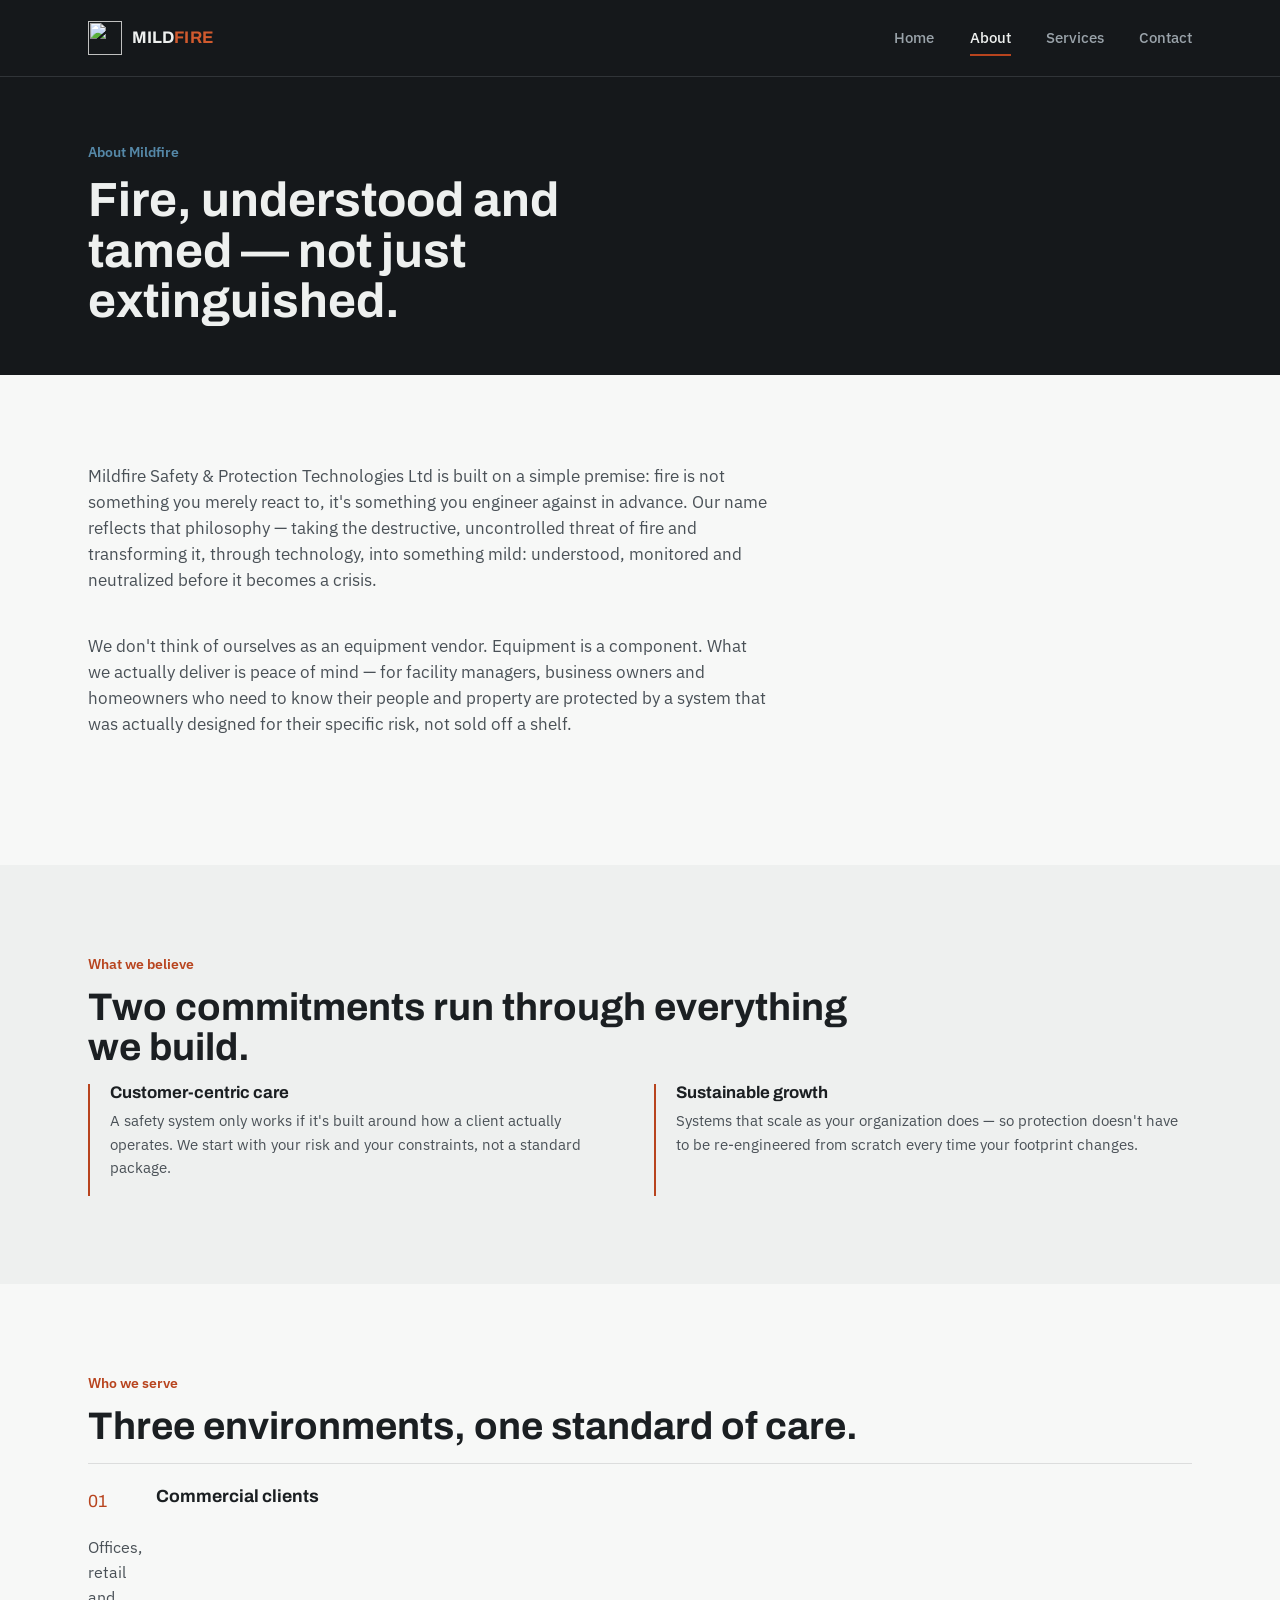
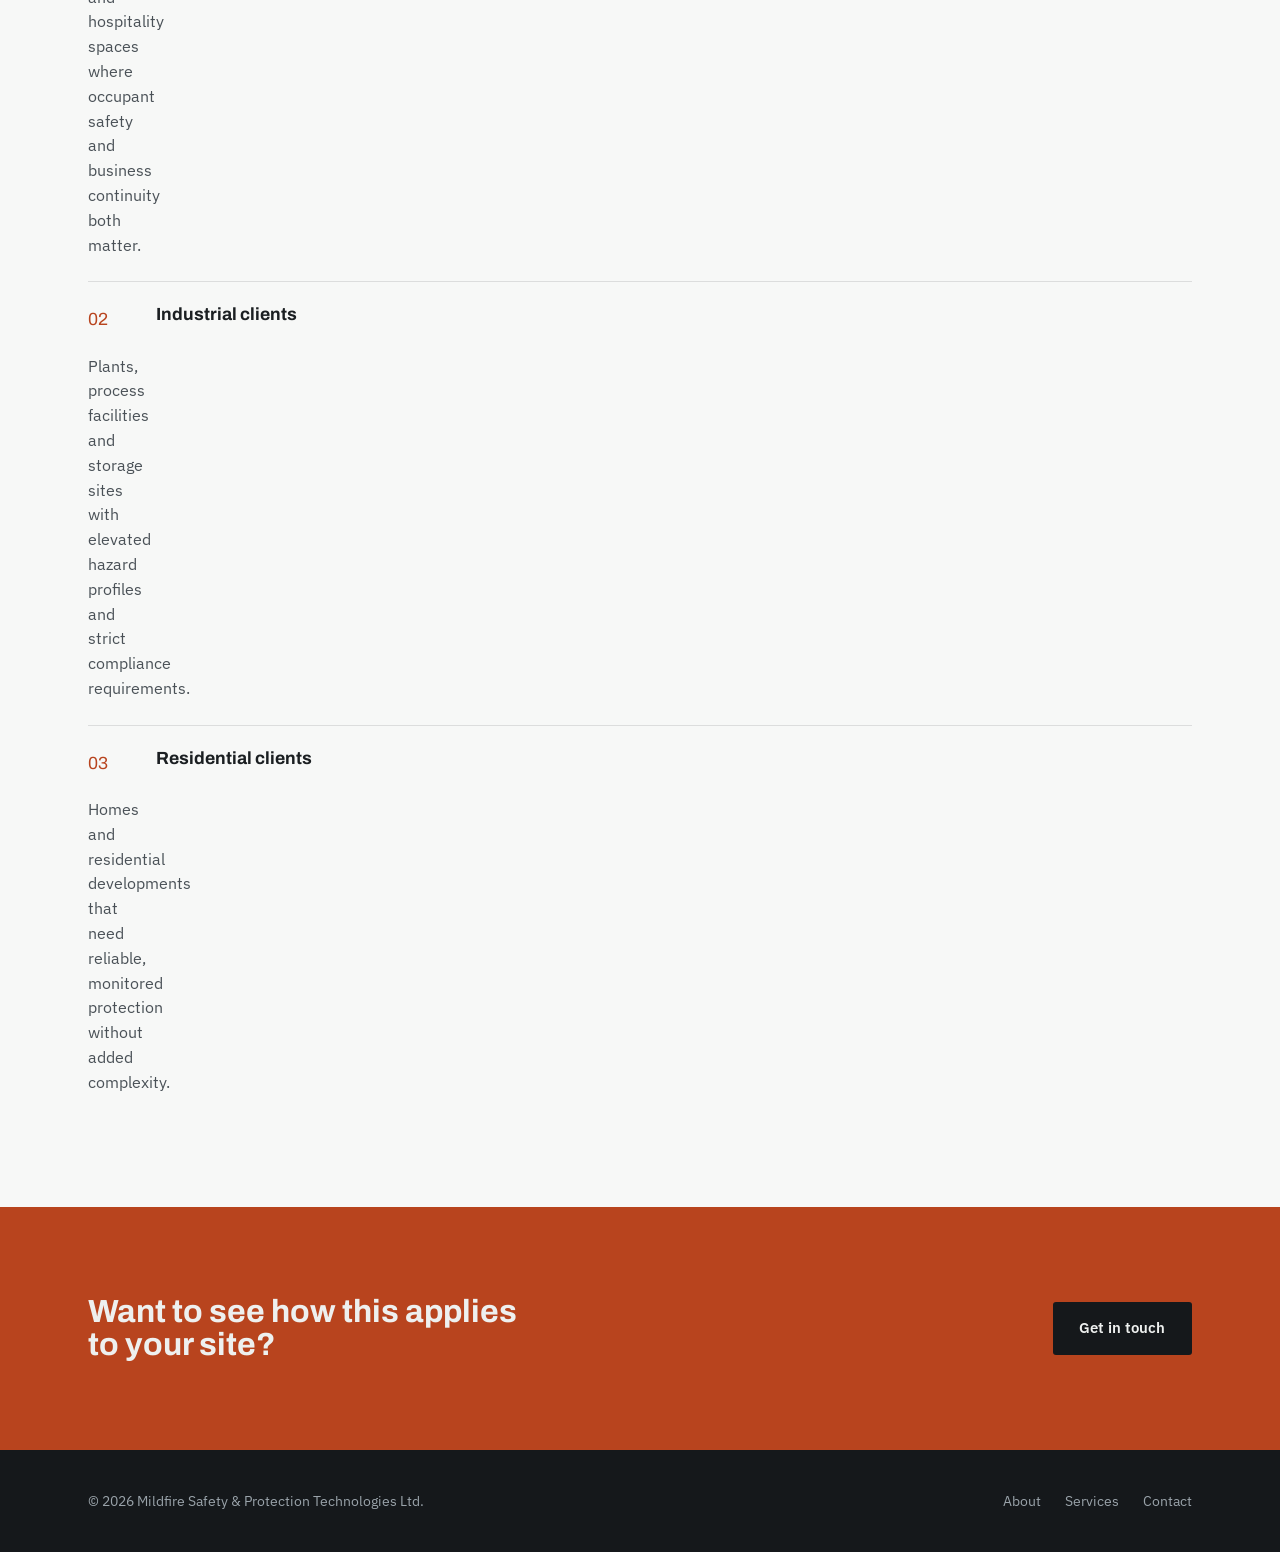
==== about.html @ b9a879fc "made log changes" ====
<!DOCTYPE html>
<html lang="en">
<head>
  <meta charset="UTF-8" />
  <meta name="viewport" content="width=device-width, initial-scale=1.0" />
  <title>About — Mildfire Safety &amp; Protection Technologies</title>
  <meta name="description" content="Mildfire's philosophy: transforming the destructive, uncontrolled threat of fire into a tamed, neutralized element through technology." />
  <link rel="preconnect" href="https://fonts.googleapis.com">
  <link rel="preconnect" href="https://fonts.gstatic.com" crossorigin>
  <link href="https://fonts.googleapis.com/css2?family=Archivo:wght@600;700;800&family=IBM+Plex+Sans:wght@400;500;600&display=swap" rel="stylesheet">
  <link rel="stylesheet" href="css/style.css" />
</head>
<body>

  <header class="site-header">
    <div class="container">
      <a href="index.html" class="brand">
        <img src="assets/images/logo.jpeg" alt="" class="brand-mark" />
        <span class="brand-name">MILD<span>FIRE</span></span>
      </a>
      <nav class="main-nav" aria-label="Primary">
        <ul>
          <li><a href="index.html">Home</a></li>
          <li><a href="about.html" class="active">About</a></li>
          <li><a href="services.html">Services</a></li>
          <li><a href="contact.html">Contact</a></li>
        </ul>
      </nav>
      <button class="nav-toggle" aria-label="Toggle menu" aria-expanded="false">☰</button>
    </div>
  </header>

  <main>
    <div class="page-header">
      <div class="container">
        <p class="section-label">About Mildfire</p>
        <h1>Fire, understood and tamed — not just extinguished.</h1>
      </div>
    </div>

    <section>
      <div class="container">
        <p class="section-intro" style="max-width: 68ch;">
          Mildfire Safety &amp; Protection Technologies Ltd is built on a simple premise: fire is not something you merely react to, it's something you engineer against in advance. Our name reflects that philosophy — taking the destructive, uncontrolled threat of fire and transforming it, through technology, into something mild: understood, monitored and neutralized before it becomes a crisis.
        </p>
        <p class="section-intro" style="max-width: 68ch;">
          We don't think of ourselves as an equipment vendor. Equipment is a component. What we actually deliver is peace of mind — for facility managers, business owners and homeowners who need to know their people and property are protected by a system that was actually designed for their specific risk, not sold off a shelf.
        </p>
      </div>
    </section>

    <section class="section-alt">
      <div class="container">
        <p class="section-label">What we believe</p>
        <h2 class="section-heading">Two commitments run through everything we build.</h2>
        <div class="grid grid-2">
          <div class="value-item">
            <h3>Customer-centric care</h3>
            <p>A safety system only works if it's built around how a client actually operates. We start with your risk and your constraints, not a standard package.</p>
          </div>
          <div class="value-item">
            <h3>Sustainable growth</h3>
            <p>Systems that scale as your organization does — so protection doesn't have to be re-engineered from scratch every time your footprint changes.</p>
          </div>
        </div>
      </div>
    </section>

    <section>
      <div class="container">
        <p class="section-label">Who we serve</p>
        <h2 class="section-heading">Three environments, one standard of care.</h2>
        <ol class="steps">
          <li>
            <h3>Commercial clients</h3>
            <p>Offices, retail and hospitality spaces where occupant safety and business continuity both matter.</p>
          </li>
          <li>
            <h3>Industrial clients</h3>
            <p>Plants, process facilities and storage sites with elevated hazard profiles and strict compliance requirements.</p>
          </li>
          <li>
            <h3>Residential clients</h3>
            <p>Homes and residential developments that need reliable, monitored protection without added complexity.</p>
          </li>
        </ol>
      </div>
    </section>

    <section class="cta-band">
      <div class="container">
        <h2>Want to see how this applies to your site?</h2>
        <a href="contact.html" class="btn btn-dark">Get in touch</a>
      </div>
    </section>
  </main>

  <footer class="site-footer">
    <div class="container">
      <span>&copy; 2026 Mildfire Safety &amp; Protection Technologies Ltd.</span>
      <ul class="footer-links">
        <li><a href="about.html">About</a></li>
        <li><a href="services.html">Services</a></li>
        <li><a href="contact.html">Contact</a></li>
      </ul>
    </div>
  </footer>

  <script src="js/main.js"></script>
</body>
</html>
---- css/style.css ----
/* ==========================================================================
   Mildfire Safety & Protection Technologies — Design System
   ========================================================================== */

:root {
  --charcoal: #15181b;
  --charcoal-raised: #1c2023;
  --steel-white: #eef0ef;
  --paper: #f7f8f7;
  --ember: #b8441e;
  --ember-bright: #d15a2e;
  --signal: #3e6b8a;
  --signal-bright: #5588a8;
  --ash: #9aa3aa;
  --ash-dark: #4a5157;
  --ink: #1b1f22;

  --font-display: "Archivo", sans-serif;
  --font-body: "IBM Plex Sans", sans-serif;

  --gutter: clamp(1.25rem, 4vw, 3rem);
  --max-width: 1200px;
}

*, *::before, *::after { box-sizing: border-box; }
html { scroll-behavior: smooth; }

body {
  margin: 0;
  font-family: var(--font-body);
  background: var(--paper);
  color: var(--ink);
  line-height: 1.55;
  -webkit-font-smoothing: antialiased;
}

img { max-width: 100%; display: block; }
a { color: inherit; }

h1, h2, h3, h4 {
  font-family: var(--font-display);
  line-height: 1.05;
  margin: 0;
  font-weight: 700;
}

p { margin: 0 0 1rem; max-width: 62ch; }

.container {
  max-width: var(--max-width);
  margin: 0 auto;
  padding: 0 var(--gutter);
}

a:focus-visible, button:focus-visible, input:focus-visible, textarea:focus-visible {
  outline: 2px solid var(--signal);
  outline-offset: 3px;
}

@media (prefers-reduced-motion: reduce) {
  * { animation: none !important; transition: none !important; scroll-behavior: auto !important; }
}

/* Header / Nav */
.site-header {
  background: var(--charcoal);
  color: var(--steel-white);
  position: sticky;
  top: 0;
  z-index: 50;
  border-bottom: 1px solid rgba(154, 163, 170, 0.2);
}

.site-header .container {
  display: flex;
  align-items: center;
  justify-content: space-between;
  height: 76px;
}

.brand { display: flex; align-items: center; gap: 0.6rem; text-decoration: none; color: var(--steel-white); }
.brand-mark { width: 34px; height: 34px; flex-shrink: 0; }
.brand-name { font-family: var(--font-display); font-weight: 700; font-size: 1.05rem; letter-spacing: 0.01em; }
.brand-name span { color: var(--ember-bright); }

.main-nav ul { list-style: none; display: flex; gap: 2.2rem; margin: 0; padding: 0; }

.main-nav a {
  text-decoration: none;
  color: var(--ash);
  font-size: 0.95rem;
  font-weight: 500;
  padding: 0.4rem 0;
  border-bottom: 2px solid transparent;
  transition: color 0.15s ease, border-color 0.15s ease;
}

.main-nav a:hover, .main-nav a.active { color: var(--steel-white); border-bottom-color: var(--ember); }

.nav-toggle {
  display: none;
  background: none;
  border: 1px solid var(--ash);
  border-radius: 4px;
  color: var(--steel-white);
  padding: 0.4rem 0.6rem;
  font-size: 1rem;
}

@media (max-width: 760px) {
  .main-nav {
    display: none;
    position: absolute;
    top: 76px;
    left: 0;
    right: 0;
    background: var(--charcoal);
    border-bottom: 1px solid rgba(154, 163, 170, 0.2);
  }
  .main-nav.open { display: block; }
  .main-nav ul { flex-direction: column; gap: 0; padding: 0.5rem var(--gutter) 1.25rem; }
  .main-nav a { display: block; padding: 0.75rem 0; }
  .nav-toggle { display: inline-flex; }
}

/* Tick-mark frame */
.tick-frame { position: relative; }
.tick-frame::before, .tick-frame::after {
  content: "";
  position: absolute;
  width: 14px;
  height: 14px;
  border: 1px solid currentColor;
  opacity: 0.35;
}
.tick-frame::before { top: 0; left: 0; border-right: none; border-bottom: none; }
.tick-frame::after { bottom: 0; right: 0; border-left: none; border-top: none; }

/* Hero */
.hero {
  background: var(--charcoal);
  color: var(--steel-white);
  padding: clamp(3rem, 8vw, 6.5rem) 0 clamp(2.5rem, 6vw, 4.5rem);
  overflow: hidden;
}

.hero .container {
  display: grid;
  grid-template-columns: 1.1fr 0.9fr;
  gap: clamp(2rem, 5vw, 4rem);
  align-items: center;
}

@media (max-width: 900px) {
  .hero .container { grid-template-columns: 1fr; }
}

.hero-eyebrow { color: var(--signal-bright); font-size: 0.95rem; font-weight: 600; margin-bottom: 1rem; }
.hero h1 { font-size: clamp(2.2rem, 5vw, 3.4rem); letter-spacing: -0.01em; margin-bottom: 1.25rem; }
.hero h1 em { font-style: normal; color: var(--ember-bright); }
.hero p.lede { color: var(--ash); font-size: 1.1rem; max-width: 46ch; margin-bottom: 2rem; }
.hero-actions { display: flex; gap: 1rem; flex-wrap: wrap; }
.hero-art { color: var(--steel-white); padding: 1.5rem; }

/* Buttons */
.btn {
  display: inline-block;
  font-family: var(--font-body);
  font-weight: 600;
  font-size: 0.95rem;
  padding: 0.85rem 1.6rem;
  border-radius: 3px;
  text-decoration: none;
  border: 1px solid transparent;
  cursor: pointer;
  transition: background 0.15s ease, color 0.15s ease, border-color 0.15s ease;
}

.btn-primary { background: var(--ember); color: var(--steel-white); }
.btn-primary:hover { background: var(--ember-bright); }
.btn-ghost { background: transparent; color: var(--steel-white); border-color: var(--ash-dark); }
.btn-ghost:hover { border-color: var(--steel-white); }
.btn-dark { background: var(--charcoal); color: var(--steel-white); }
.btn-dark:hover { background: var(--charcoal-raised); }

/* Sections */
section { padding: clamp(3rem, 7vw, 5.5rem) 0; }
.section-label { font-size: 0.9rem; font-weight: 600; color: var(--ember); margin-bottom: 0.75rem; }
.section-heading { font-size: clamp(1.7rem, 3.5vw, 2.4rem); max-width: 34ch; margin-bottom: 1rem; }
.section-intro { color: var(--ash-dark); font-size: 1.05rem; max-width: 55ch; margin-bottom: 2.5rem; }
.section-alt { background: var(--steel-white); }
.section-dark { background: var(--charcoal); color: var(--steel-white); }
.section-dark .section-intro { color: var(--ash); }

.grid { display: grid; gap: 1.75rem; }
.grid-3 { grid-template-columns: repeat(3, 1fr); }
.grid-2 { grid-template-columns: repeat(2, 1fr); }

@media (max-width: 860px) {
  .grid-3, .grid-2 { grid-template-columns: 1fr; }
}

.card { padding: 1.75rem; border: 1px solid rgba(27, 31, 34, 0.12); background: var(--paper); }
.section-dark .card { border-color: rgba(238, 240, 239, 0.15); background: var(--charcoal-raised); }
.card .index { font-family: var(--font-display); font-size: 0.85rem; color: var(--signal); margin-bottom: 0.75rem; display: block; }
.card h3 { font-size: 1.15rem; margin-bottom: 0.6rem; }
.card p { color: var(--ash-dark); font-size: 0.95rem; margin-bottom: 0; }
.section-dark .card p { color: var(--ash); }

/* Stat row */
.stat-row {
  display: grid;
  grid-template-columns: repeat(3, 1fr);
  gap: 2rem;
  border-top: 1px solid rgba(154, 163, 170, 0.25);
  border-bottom: 1px solid rgba(154, 163, 170, 0.25);
  padding: 2.5rem 0;
}

@media (max-width: 700px) {
  .stat-row { grid-template-columns: 1fr; gap: 1.5rem; }
}

.stat { padding: 0 1.5rem; }
.stat:not(:last-child) { border-right: 1px solid rgba(154, 163, 170, 0.25); }

@media (max-width: 700px) {
  .stat:not(:last-child) { border-right: none; border-bottom: 1px solid rgba(154, 163, 170, 0.25); padding-bottom: 1.5rem; }
}

.stat-figure { font-family: var(--font-display); font-size: 2.2rem; color: var(--ember-bright); display: block; margin-bottom: 0.4rem; }
.stat-label { color: var(--ash); font-size: 0.9rem; }

/* Page header */
.page-header { background: var(--charcoal); color: var(--steel-white); padding: clamp(2.5rem, 6vw, 4rem) 0 clamp(2rem, 4vw, 3rem); }
.page-header .section-label { color: var(--signal-bright); }
.page-header h1 { font-size: clamp(2rem, 4.5vw, 3rem); max-width: 20ch; }

/* Steps */
.steps { list-style: none; margin: 0; padding: 0; counter-reset: step; }
.steps li {
  counter-increment: step;
  display: grid;
  grid-template-columns: 3rem 1fr;
  gap: 1.25rem;
  padding: 1.5rem 0;
  border-top: 1px solid rgba(27, 31, 34, 0.12);
}
.steps li::before { content: counter(step, decimal-leading-zero); font-family: var(--font-display); font-size: 1.1rem; color: var(--ember); }
.steps li h3 { font-size: 1.1rem; margin-bottom: 0.4rem; }
.steps li p { color: var(--ash-dark); margin-bottom: 0; }

/* Values */
.value-item { border-left: 2px solid var(--ember); padding-left: 1.25rem; }
.value-item h3 { font-size: 1.05rem; margin-bottom: 0.5rem; }
.value-item p { color: var(--ash-dark); font-size: 0.95rem; }

/* CTA band */
.cta-band { background: var(--ember); color: var(--steel-white); text-align: left; }
.cta-band .container { display: flex; align-items: center; justify-content: space-between; gap: 2rem; flex-wrap: wrap; }
.cta-band h2 { font-size: clamp(1.5rem, 3vw, 2rem); max-width: 24ch; }
.cta-band .btn-dark { flex-shrink: 0; }

/* Contact page */
.contact-layout { display: grid; grid-template-columns: 1fr 1fr; gap: clamp(2rem, 5vw, 4rem); }

@media (max-width: 860px) {
  .contact-layout { grid-template-columns: 1fr; }
}

.contact-details dl { margin: 0; }
.contact-details dt { font-family: var(--font-display); font-size: 0.85rem; color: var(--ember); margin-top: 1.5rem; }
.contact-details dt:first-child { margin-top: 0; }
.contact-details dd { margin: 0.35rem 0 0; color: var(--ink); }

.form-field { margin-bottom: 1.25rem; }
.form-field label { display: block; font-size: 0.9rem; font-weight: 600; margin-bottom: 0.4rem; }

.form-field input, .form-field select, .form-field textarea {
  width: 100%;
  padding: 0.75rem 0.9rem;
  border: 1px solid rgba(27, 31, 34, 0.25);
  background: var(--paper);
  font-family: var(--font-body);
  font-size: 0.95rem;
  color: var(--ink);
}

.form-field textarea { min-height: 130px; resize: vertical; }
.form-note { font-size: 0.85rem; color: var(--ash-dark); margin-top: 0.75rem; }

/* Footer */
.site-footer { background: var(--charcoal); color: var(--ash); padding: 2.5rem 0; font-size: 0.9rem; }
.site-footer .container { display: flex; justify-content: space-between; align-items: center; flex-wrap: wrap; gap: 1rem; }
.site-footer a { color: var(--ash); text-decoration: none; }
.site-footer a:hover { color: var(--steel-white); }
.footer-links { display: flex; gap: 1.5rem; list-style: none; margin: 0; padding: 0; }
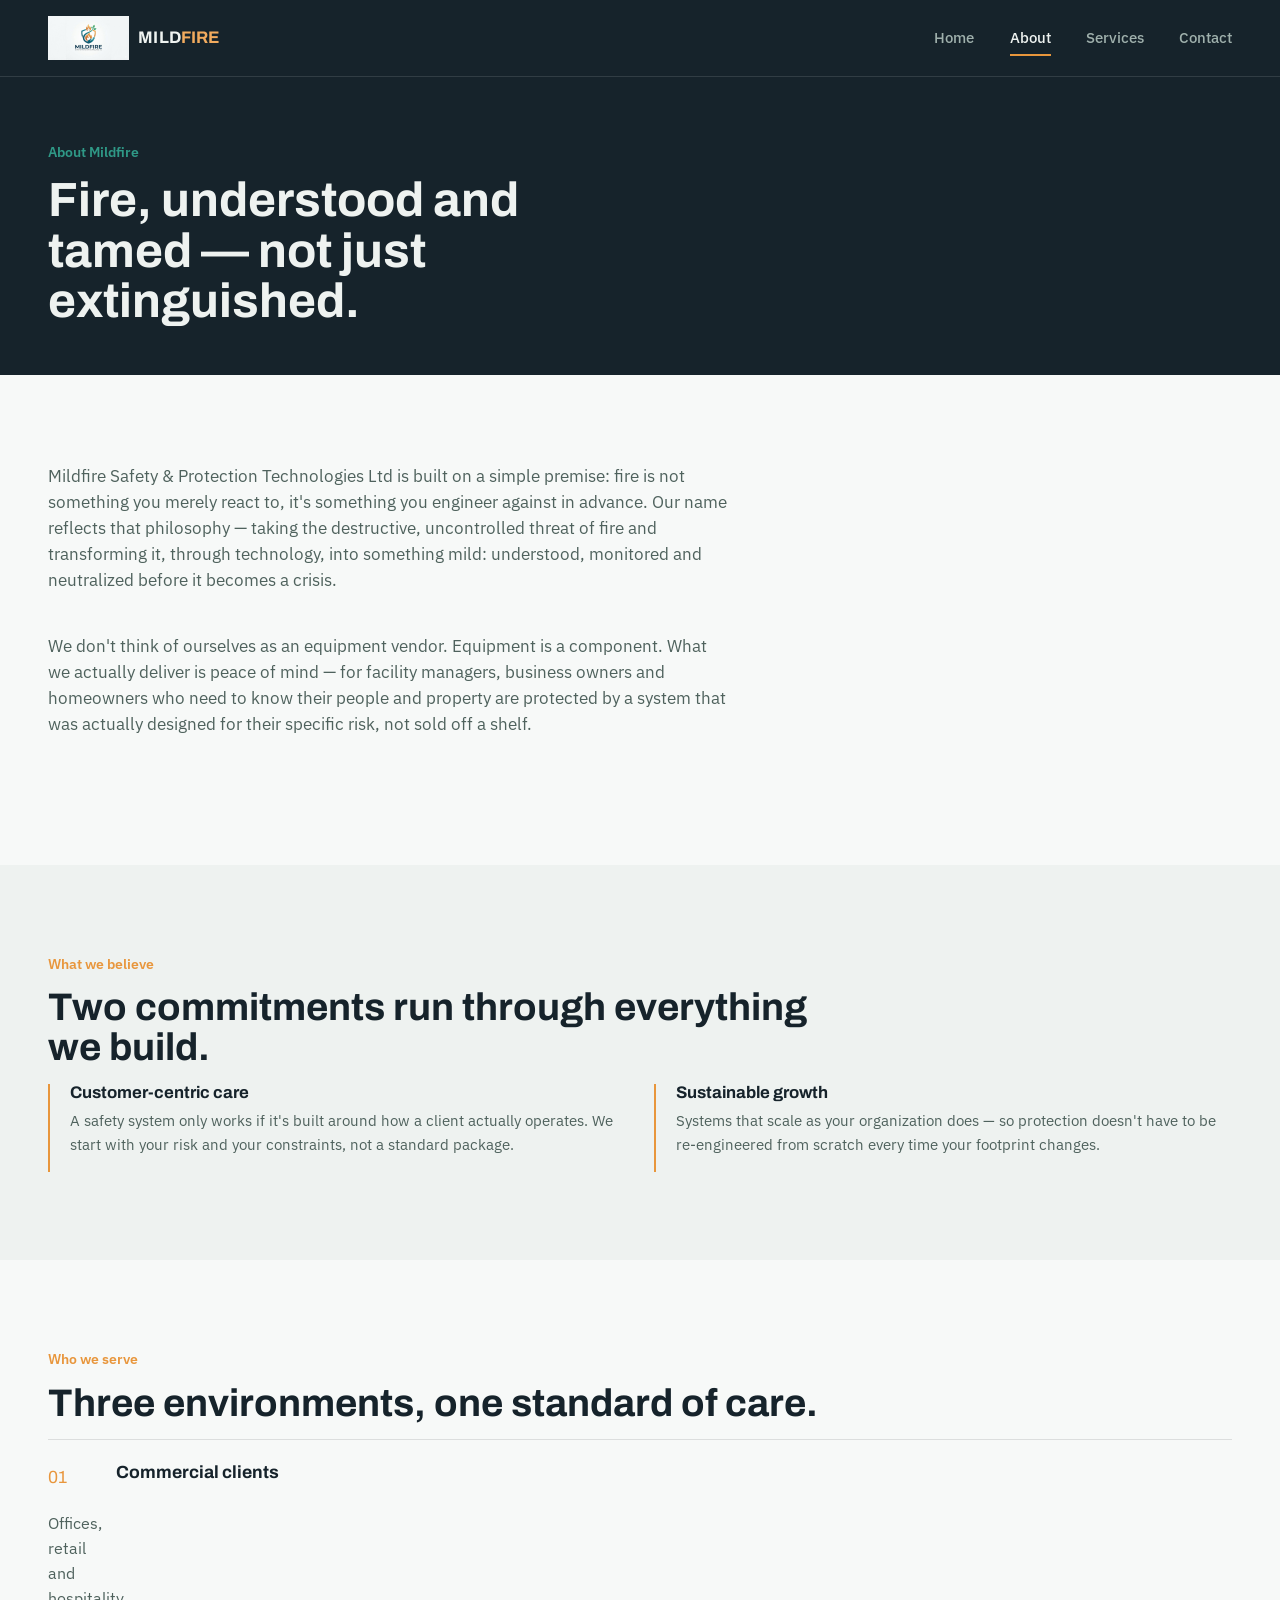
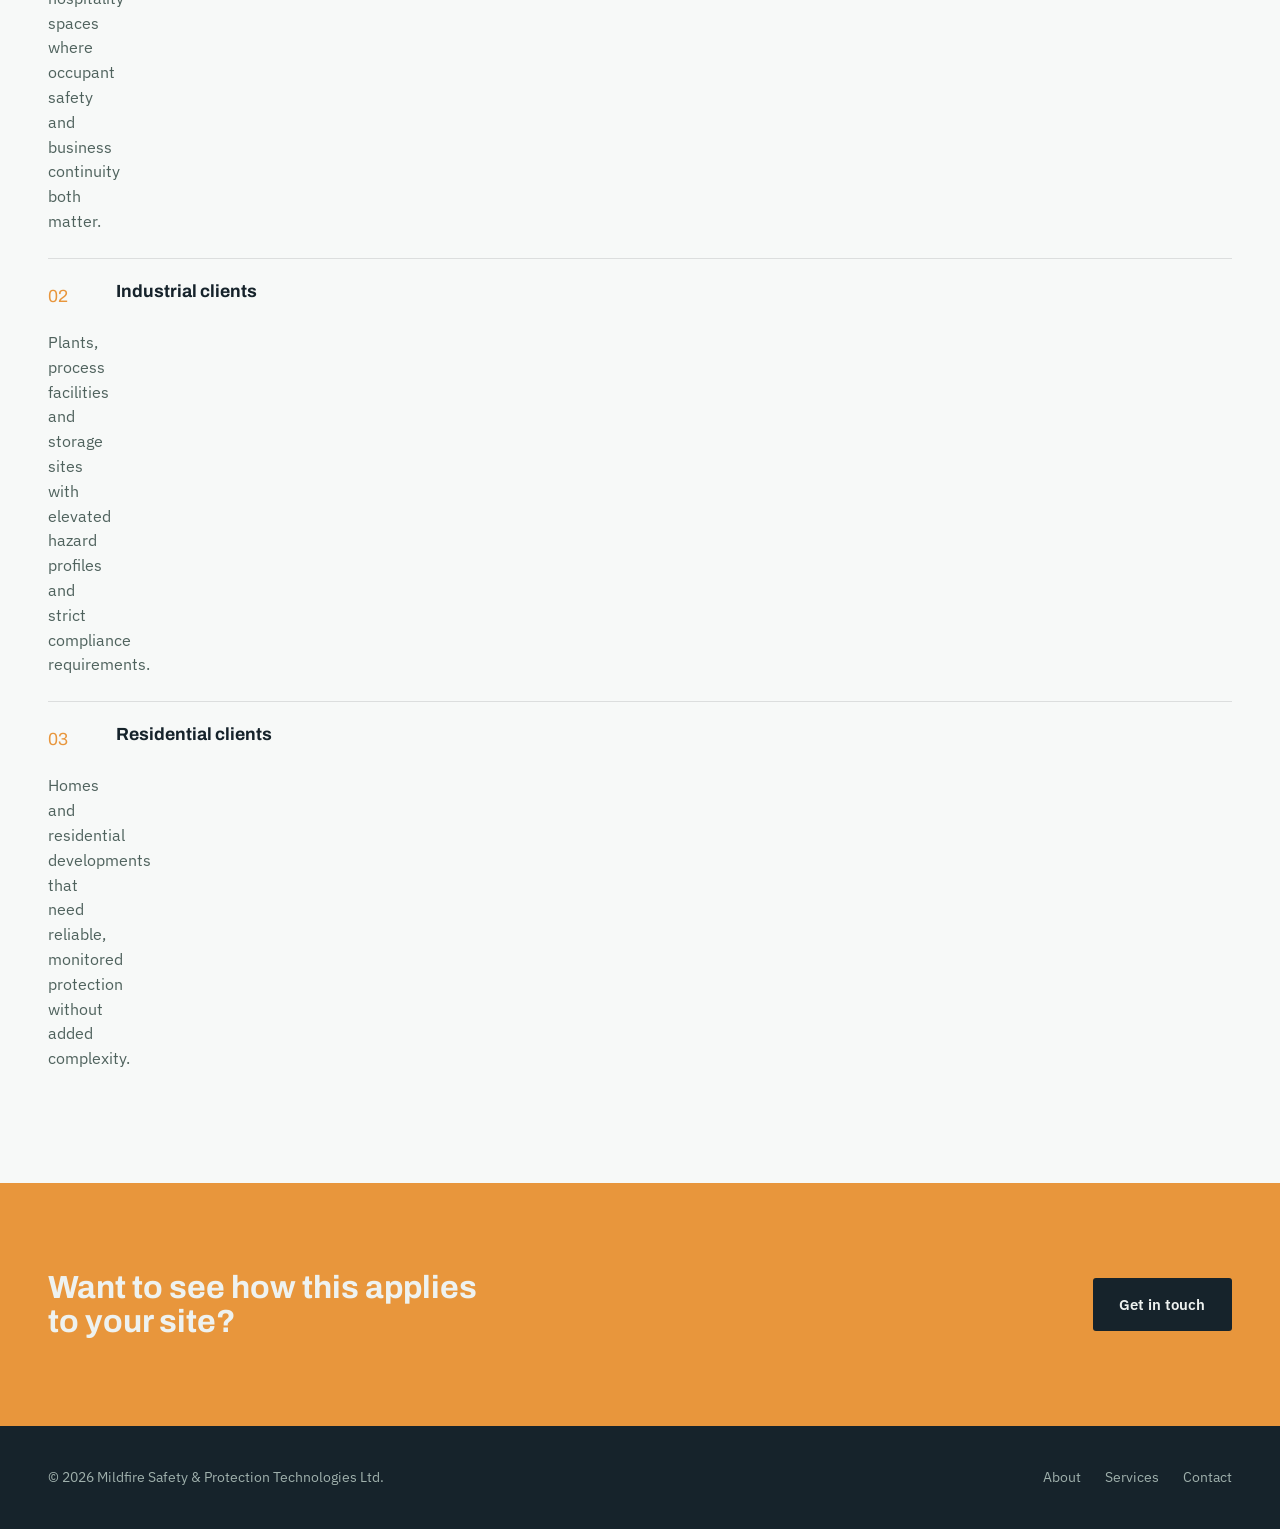
==== commit dfa31d50: "Fix logo" ====
--- a/about.html
+++ b/about.html
@@ -15,7 +15,7 @@
   <header class="site-header">
     <div class="container">
       <a href="index.html" class="brand">
-        <img src="assets/images/logo.jpeg" alt="" class="brand-mark" />
+        <img src="assets/logo.jpeg" alt="" class="brand-mark" />
         <span class="brand-name">MILD<span>FIRE</span></span>
       </a>
       <nav class="main-nav" aria-label="Primary">
--- a/css/style.css
+++ b/css/style.css
@@ -3,23 +3,23 @@
    ========================================================================== */
 
 :root {
-  --charcoal: #15181b;
-  --charcoal-raised: #1c2023;
-  --steel-white: #eef0ef;
-  --paper: #f7f8f7;
-  --ember: #b8441e;
-  --ember-bright: #d15a2e;
-  --signal: #3e6b8a;
-  --signal-bright: #5588a8;
-  --ash: #9aa3aa;
-  --ash-dark: #4a5157;
-  --ink: #1b1f22;
+   --charcoal: #16232b;
+  --charcoal-raised: #1e2f38;
+  --steel-white: #eef2f0;
+  --paper: #f7f9f8;
+  --ember: #e8963c;
+  --ember-bright: #f2ab5e;
+  --signal: #1f7a6c;
+  --signal-bright: #2f9987;
+  --ash: #9fb0ac;
+  --ash-dark: #4f625d;
+  --ink: #16232b;
 
   --font-display: "Archivo", sans-serif;
   --font-body: "IBM Plex Sans", sans-serif;
 
   --gutter: clamp(1.25rem, 4vw, 3rem);
-  --max-width: 1200px;
+
 }
 
 *, *::before, *::after { box-sizing: border-box; }
@@ -79,7 +79,7 @@
 }
 
 .brand { display: flex; align-items: center; gap: 0.6rem; text-decoration: none; color: var(--steel-white); }
-.brand-mark { width: 34px; height: 34px; flex-shrink: 0; }
+.brand-mark { width: auto; height: 44px; flex-shrink: 0; }
 .brand-name { font-family: var(--font-display); font-weight: 700; font-size: 1.05rem; letter-spacing: 0.01em; }
 .brand-name span { color: var(--ember-bright); }
 
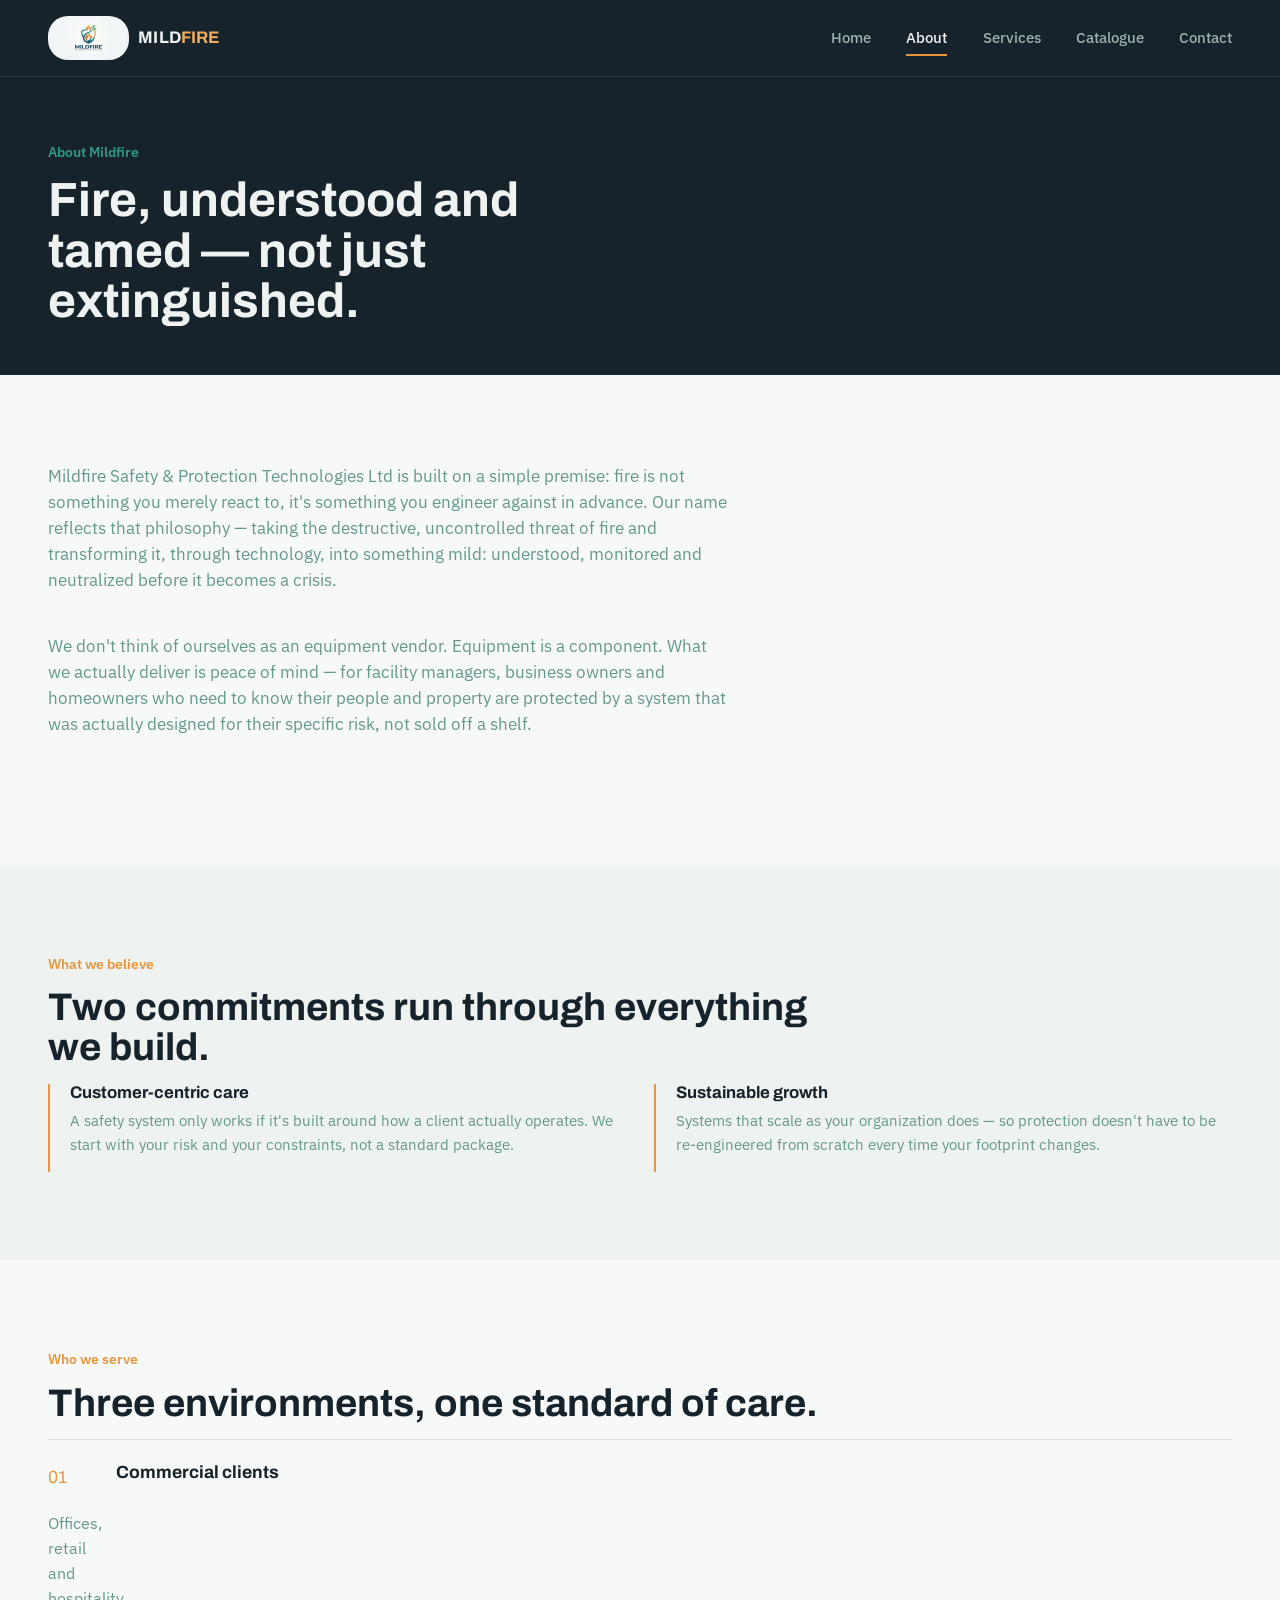
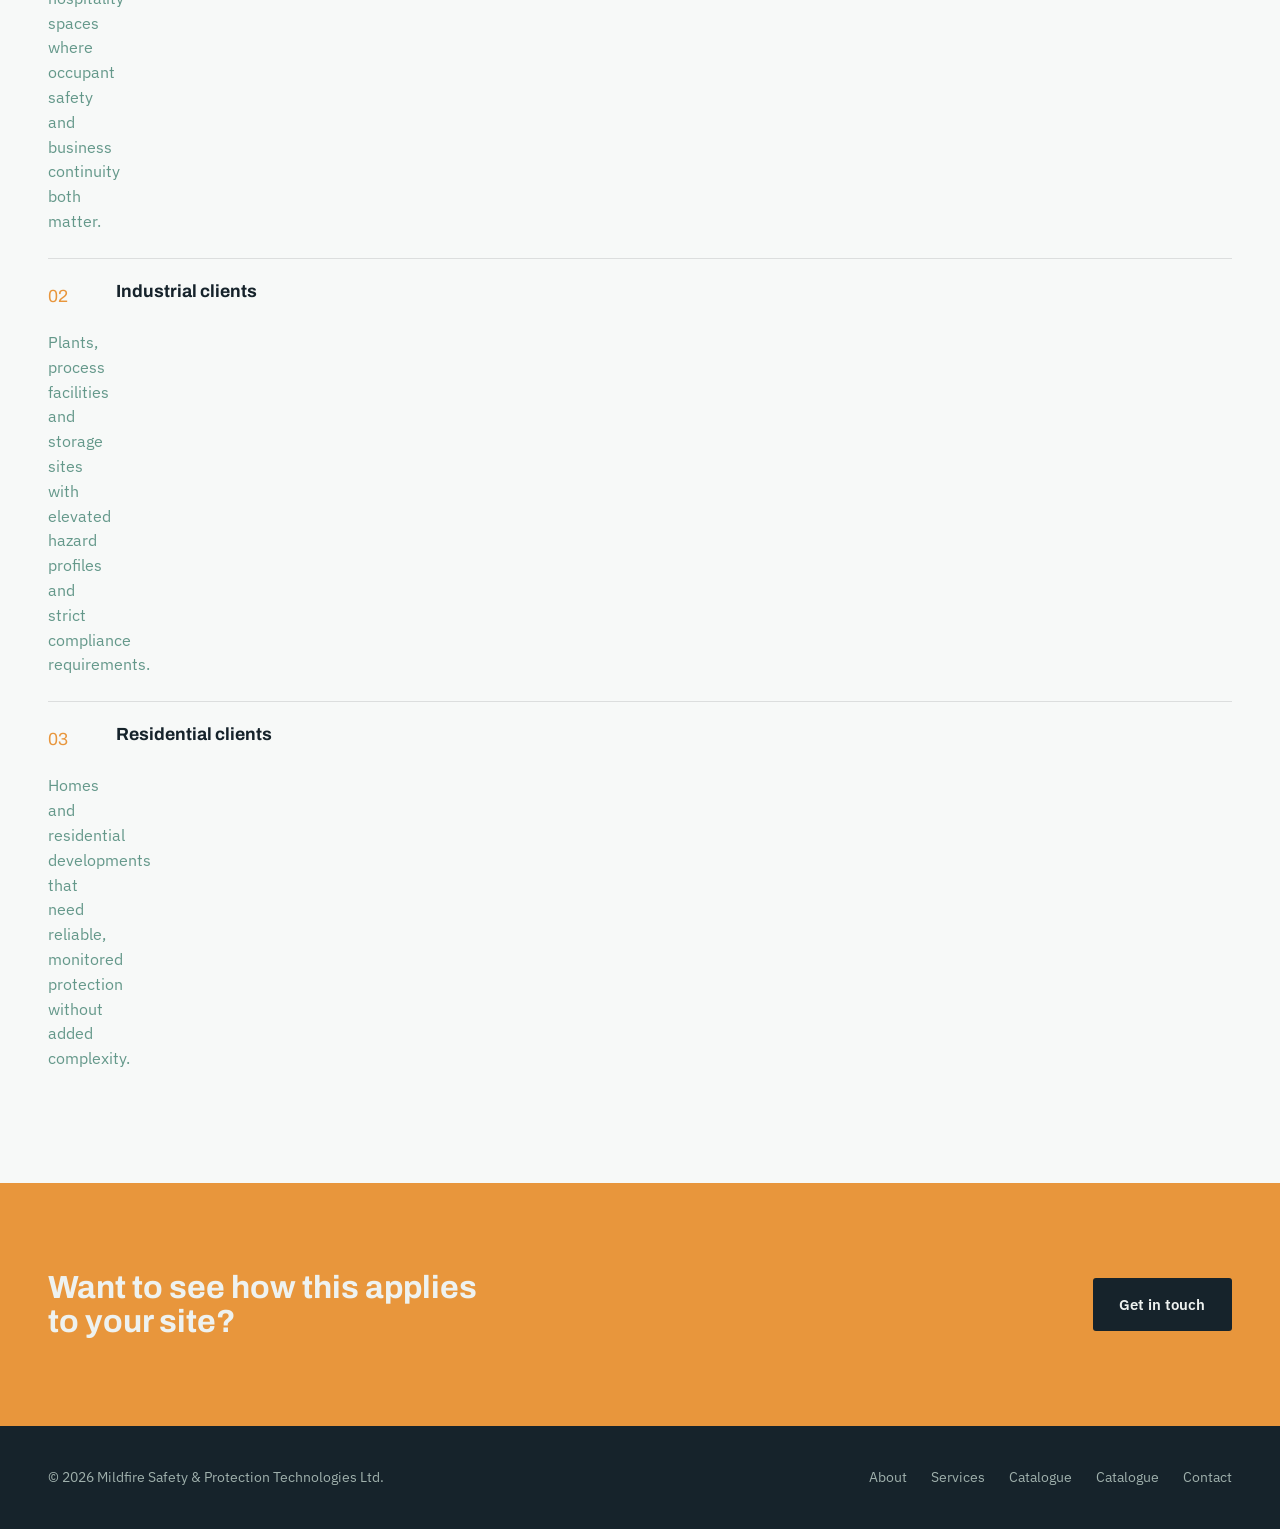
==== commit bf5c4e40: "Fix logo boarder" ====
--- a/about.html
+++ b/about.html
@@ -23,6 +23,7 @@
           <li><a href="index.html">Home</a></li>
           <li><a href="about.html" class="active">About</a></li>
           <li><a href="services.html">Services</a></li>
+      <li><a href="catalogue.html">Catalogue</a></li>
           <li><a href="contact.html">Contact</a></li>
         </ul>
       </nav>
@@ -101,6 +102,8 @@
       <ul class="footer-links">
         <li><a href="about.html">About</a></li>
         <li><a href="services.html">Services</a></li>
+      <li><a href="catalogue.html">Catalogue</a></li>
+      <li><a href="catalogue.html">Catalogue</a></li>
         <li><a href="contact.html">Contact</a></li>
       </ul>
     </div>
--- a/css/style.css
+++ b/css/style.css
@@ -9,10 +9,10 @@
   --paper: #f7f9f8;
   --ember: #e8963c;
   --ember-bright: #f2ab5e;
-  --signal: #1f7a6c;
+  --signal: #32a997;
   --signal-bright: #2f9987;
   --ash: #9fb0ac;
-  --ash-dark: #4f625d;
+  --ash-dark: #64988a;
   --ink: #16232b;
 
   --font-display: "Archivo", sans-serif;
@@ -79,7 +79,7 @@
 }
 
 .brand { display: flex; align-items: center; gap: 0.6rem; text-decoration: none; color: var(--steel-white); }
-.brand-mark { width: auto; height: 44px; flex-shrink: 0; }
+.brand-mark { width: auto; height: 44px; flex-shrink: 0; border-radius: 20px; }
 .brand-name { font-family: var(--font-display); font-weight: 700; font-size: 1.05rem; letter-spacing: 0.01em; }
 .brand-name span { color: var(--ember-bright); }
 
